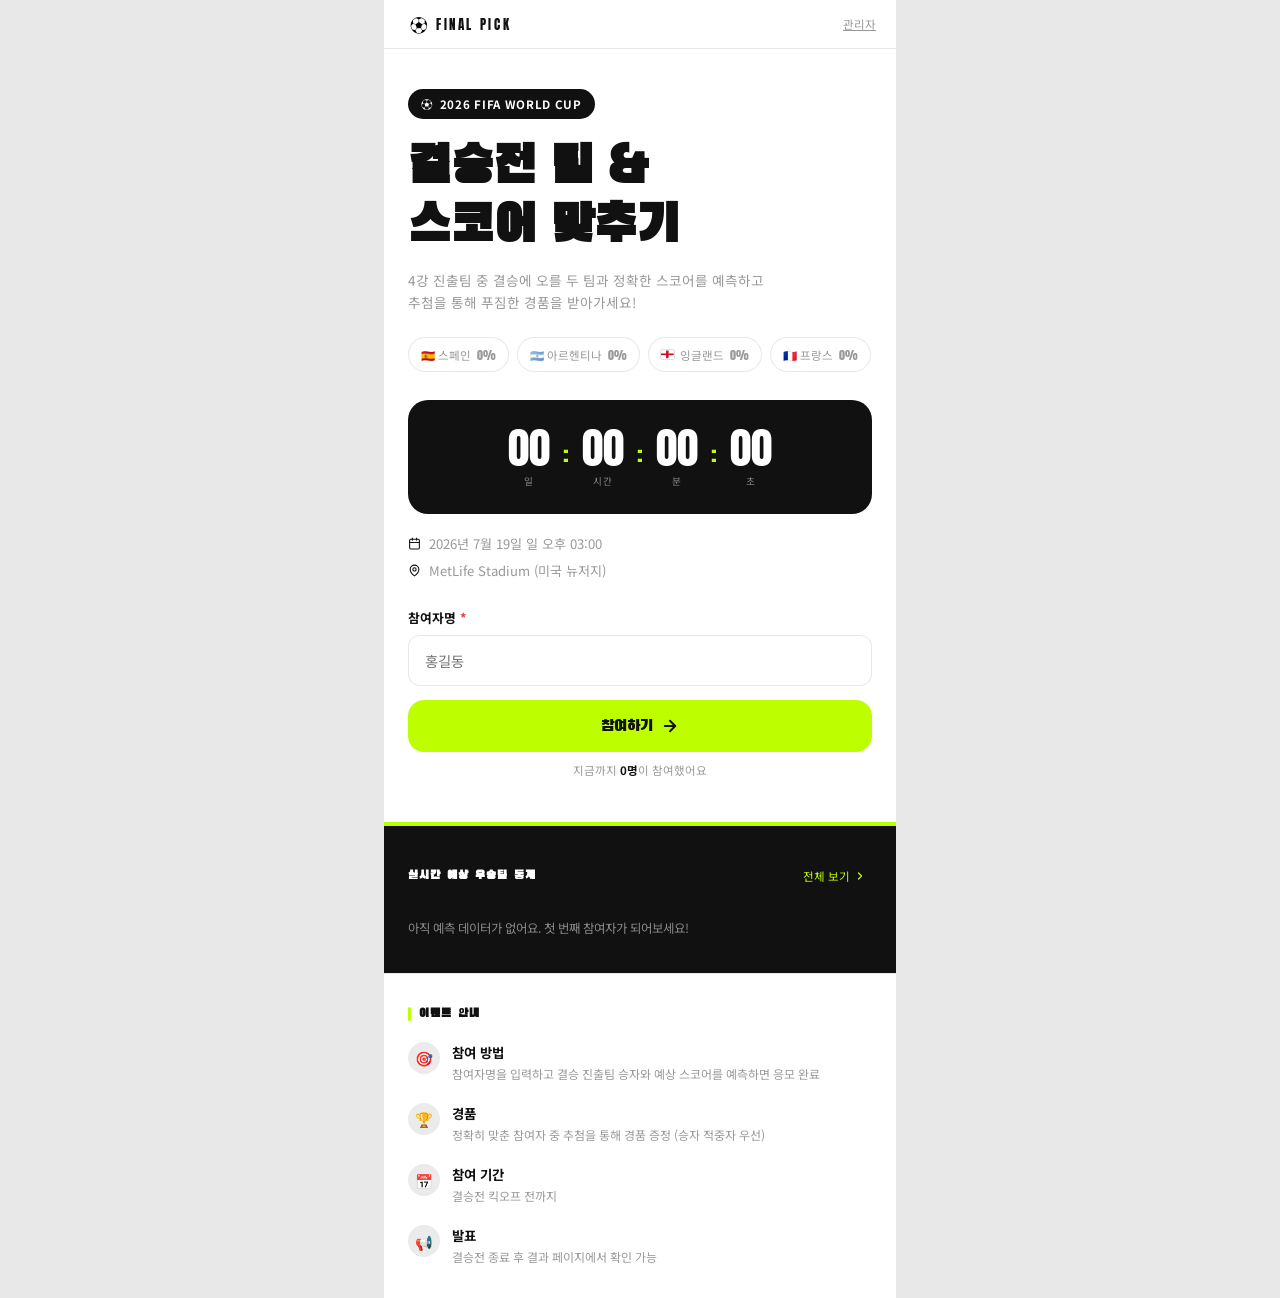
==== index.html @ 504e4c7b "참여자 정보입력 화면 삭제, 메인 화면에 참여자명만 입력받도록 단순화 휴대폰/이메일/개인정보 동의를 받던 별도 화면을 없애고, 메인 화면의 참여하기 버튼 위에 참여자명(필수) 입력" ====
<!DOCTYPE html>
<html lang="ko">
<head>
<meta charset="UTF-8">
<meta name="viewport" content="width=device-width, initial-scale=1.0, viewport-fit=cover">
<title>월드컵 결승전 팀/스코어 맞추기</title>
<meta name="description" content="월드컵 결승전 결과를 예측하고 참여하는 이벤트">
<link rel="preconnect" href="https://fonts.googleapis.com">
<link rel="preconnect" href="https://fonts.gstatic.com" crossorigin>
<link href="https://fonts.googleapis.com/css2?family=Anton&family=Black+Han+Sans&family=Noto+Sans+KR:wght@400;500;700;900&display=swap" rel="stylesheet">
<link rel="stylesheet" href="css/style.css">
</head>
<body>

<div class="frame">

<header class="topbar">
  <div class="topbar-inner">
    <button type="button" class="brand" data-nav="main">
      <span class="brand-ball">⚽</span>
      <span class="brand-text">FINAL PICK</span>
    </button>
    <div class="topbar-right">
      <a class="admin-link" href="admin.html">관리자</a>
    </div>
  </div>
</header>

<div class="progress-wrap" id="progressWrap" hidden>
  <ol class="progress" id="progress">
    <li data-step="predict">예측</li>
    <li data-step="complete">완료</li>
  </ol>
</div>

<main id="app">

  <!-- ================= 메인 화면 ================= -->
  <section class="screen" id="screen-main" data-screen="main">
    <div class="hero">
      <span class="hero-badge">⚽ <span id="heroEyebrow">2026 FIFA WORLD CUP</span></span>

      <h1 class="hero-title">결승전 팀 &amp;<br>스코어 맞추기</h1>
      <p class="hero-desc" id="heroDesc">4강 진출팀 중 결승에 오를 두 팀과 정확한 스코어를 예측하고<br>추첨을 통해 푸짐한 경품을 받아가세요!</p>

      <div class="hero-chips" id="heroChips"></div>

      <div class="countdown" id="countdown" aria-live="polite">
        <div class="countdown-item"><span class="cd-num" id="cdDays">00</span><span class="cd-label">일</span></div>
        <span class="cd-colon">:</span>
        <div class="countdown-item"><span class="cd-num" id="cdHours">00</span><span class="cd-label">시간</span></div>
        <span class="cd-colon">:</span>
        <div class="countdown-item"><span class="cd-num" id="cdMinutes">00</span><span class="cd-label">분</span></div>
        <span class="cd-colon">:</span>
        <div class="countdown-item"><span class="cd-num" id="cdSeconds">00</span><span class="cd-label">초</span></div>
      </div>

      <div class="match-meta-list">
        <span class="match-meta-row">
          <svg width="13" height="13" viewBox="0 0 24 24" fill="none" stroke="currentColor" stroke-width="2" stroke-linecap="round" stroke-linejoin="round"><rect x="3" y="4" width="18" height="18" rx="2"/><line x1="16" y1="2" x2="16" y2="6"/><line x1="8" y1="2" x2="8" y2="6"/><line x1="3" y1="10" x2="21" y2="10"/></svg>
          <span id="matchDateLine">결승전 일시를 불러오는 중...</span>
        </span>
        <span class="match-meta-row">
          <svg width="13" height="13" viewBox="0 0 24 24" fill="none" stroke="currentColor" stroke-width="2" stroke-linecap="round" stroke-linejoin="round"><path d="M20 10c0 6-8 12-8 12s-8-6-8-12a8 8 0 0 1 16 0Z"/><circle cx="12" cy="10" r="3"/></svg>
          <span id="matchStadiumLine">경기장 정보를 불러오는 중...</span>
        </span>
      </div>

      <div class="field" style="text-align:left; margin-bottom:14px;">
        <label class="field-label" for="mainUserName">참여자명 <span style="color:var(--danger)">*</span></label>
        <input class="text-input" type="text" id="mainUserName" placeholder="홍길동" autocomplete="name" required>
        <p class="field-error" id="errMainName" hidden>이름을 입력해주세요.</p>
      </div>

      <button type="button" class="btn btn-primary btn-lg" id="btnJoin">
        참여하기
        <svg width="18" height="18" viewBox="0 0 24 24" fill="none" stroke="currentColor" stroke-width="2.5" stroke-linecap="round" stroke-linejoin="round"><line x1="5" y1="12" x2="19" y2="12"/><polyline points="12 5 19 12 12 19"/></svg>
      </button>
      <p class="hero-sub" id="participantCountLine">지금까지 <strong>0명</strong>이 참여했어요</p>
    </div>

    <div class="divider-strip"></div>

    <div class="section-black">
      <div class="section-black-head">
        <h2 class="section-black-title">실시간 예상 우승팀 통계</h2>
        <button type="button" class="section-link" data-nav="stats">
          전체 보기
          <svg width="12" height="12" viewBox="0 0 24 24" fill="none" stroke="currentColor" stroke-width="2.5" stroke-linecap="round" stroke-linejoin="round"><polyline points="9 18 15 12 9 6"/></svg>
        </button>
      </div>
      <div id="mainStatsChart" class="team-bars on-dark"></div>
    </div>

    <div class="section-white">
      <h2 class="section-title-tick"><span class="tick-bar"></span>이벤트 안내</h2>
      <div class="guide-list">
        <div class="guide-item">
          <span class="guide-icon">🎯</span>
          <div><div class="guide-title">참여 방법</div><div class="guide-desc">참여자명을 입력하고 결승 진출팀 승자와 예상 스코어를 예측하면 응모 완료</div></div>
        </div>
        <div class="guide-item">
          <span class="guide-icon">🏆</span>
          <div><div class="guide-title">경품</div><div class="guide-desc">정확히 맞춘 참여자 중 추첨을 통해 경품 증정 (승자 적중자 우선)</div></div>
        </div>
        <div class="guide-item">
          <span class="guide-icon">📅</span>
          <div><div class="guide-title">참여 기간</div><div class="guide-desc">결승전 킥오프 전까지</div></div>
        </div>
        <div class="guide-item">
          <span class="guide-icon">📢</span>
          <div><div class="guide-title">발표</div><div class="guide-desc">결승전 종료 후 결과 페이지에서 확인 가능</div></div>
        </div>
      </div>
    </div>
  </section>

  <!-- ================= 예측 입력 ================= -->
  <section class="screen" id="screen-predict" data-screen="predict" hidden>
    <div class="screen-body">
      <div class="screen-head">
        <span class="screen-badge">01</span>
        <h2 class="screen-title2">결승전 예측하기</h2>
      </div>
      <p class="screen-sub2">4강 진출팀 중 결승에 오를 두 팀과 예상 스코어를 선택해주세요.</p>

      <form id="predictForm" novalidate>
        <div class="sub-label">4강 진출팀 · 결승 진출 2팀 선택 <span class="pick-count" id="pickCount">(0/2)</span></div>
        <div class="match-rows" id="matchRows"></div>
        <p class="field-error" id="errFinalists" hidden>결승에 진출할 두 팀을 선택해주세요.</p>

        <div class="sub-label">예상 최종 스코어 <span class="pick-count">(스코어가 높은 팀이 우승팀이 돼요)</span></div>
        <div class="score-card">
          <div class="score-col">
            <span class="score-team-label" id="scoreLabelA">팀 1</span>
            <div class="stepper">
              <button type="button" class="stepper-btn" data-step-target="scoreA" data-delta="-1">−</button>
              <input type="number" id="scoreA" class="stepper-input" value="0" min="0" max="20" readonly inputmode="numeric">
              <button type="button" class="stepper-btn plus" data-step-target="scoreA" data-delta="1">+</button>
            </div>
          </div>
          <span class="score-colon">:</span>
          <div class="score-col">
            <span class="score-team-label" id="scoreLabelB">팀 2</span>
            <div class="stepper">
              <button type="button" class="stepper-btn" data-step-target="scoreB" data-delta="-1">−</button>
              <input type="number" id="scoreB" class="stepper-input" value="0" min="0" max="20" readonly inputmode="numeric">
              <button type="button" class="stepper-btn plus" data-step-target="scoreB" data-delta="1">+</button>
            </div>
          </div>
        </div>

        <div id="penaltyField" hidden>
          <div class="sub-label">스코어가 같아요! 승부차기 승리팀을 선택해주세요</div>
          <div class="penalty-pick" id="penaltyPick">
            <label class="radio-pill">
              <input type="radio" name="penalty" value="A">
              <span class="radio-dot"><span class="radio-dot-inner"></span></span>
              <span id="penaltyNameA">팀 1</span>
            </label>
            <label class="radio-pill">
              <input type="radio" name="penalty" value="B">
              <span class="radio-dot"><span class="radio-dot-inner"></span></span>
              <span id="penaltyNameB">팀 2</span>
            </label>
          </div>
          <p class="field-error" id="errPenalty" hidden>승부차기 승리팀을 선택해주세요.</p>
        </div>

        <div class="form-actions">
          <button type="button" class="btn btn-ghost" data-nav="main">이전</button>
          <button type="submit" class="btn btn-ink">예측 제출하기</button>
        </div>
      </form>
    </div>
  </section>

  <!-- ================= 참여 완료 (통계 요약 포함) ================= -->
  <section class="screen" id="screen-complete" data-screen="complete" hidden>
    <div class="screen-body">
      <div class="complete-banner">
        <div class="complete-icon">🎉</div>
        <p class="complete-title">참여 완료!</p>
        <p class="complete-sub" id="completeGreeting">결승전이 끝나면 결과를 알려드릴게요.</p>
      </div>

      <div class="result-card">
        <dl class="result-grid" id="resultGrid"></dl>
      </div>

      <h2 class="section-title-lg"><span class="tick-bar"></span>참여 통계</h2>
      <p class="section-sub-lg">실시간으로 집계되는 참여자들의 예측 현황이에요.</p>

      <div class="stat-cards">
        <div class="stat-card">
          <span class="stat-num" id="statTotal">0</span>
          <span class="stat-label">총 참여자</span>
        </div>
        <div class="stat-card dark">
          <span class="stat-num" id="statTop">-</span>
          <span class="stat-label">최다 예측 우승팀</span>
        </div>
      </div>

      <div class="card-dark-rounded">
        <div class="section-title-mini">우승팀 예측 비율</div>
        <div id="completeTeamBars" class="team-bars on-dark"></div>
      </div>

      <div class="card-bordered">
        <div class="section-title-mini">예상 스코어 TOP 5</div>
        <ol class="top5-list" id="completeTop5List"></ol>
      </div>
    </div>

    <div class="form-actions">
      <button type="button" class="btn btn-ink" style="flex:1" data-nav="main">메인으로</button>
    </div>
  </section>

  <!-- ================= 전체 통계 ================= -->
  <section class="screen" id="screen-stats" data-screen="stats" hidden>
    <div class="screen-body">
      <h2 class="section-title-lg"><span class="tick-bar"></span>참여 통계</h2>
      <p class="section-sub-lg">실시간으로 집계되는 참여자들의 예측 현황이에요.</p>

      <div class="stat-cards">
        <div class="stat-card">
          <span class="stat-num" id="statTotal2">0</span>
          <span class="stat-label">총 참여자</span>
        </div>
        <div class="stat-card dark">
          <span class="stat-num" id="statTop2">-</span>
          <span class="stat-label">최다 예측 우승팀</span>
        </div>
      </div>

      <div class="card-dark-rounded">
        <div class="section-title-mini">우승팀 예측 비율</div>
        <div id="statsTeamBars" class="team-bars on-dark"></div>
      </div>

      <div class="card-bordered">
        <div class="section-title-mini">예상 스코어 TOP 5</div>
        <ol class="top5-list" id="top5List"></ol>
      </div>
    </div>

    <div class="form-actions">
      <button type="button" class="btn btn-ink" style="flex:1" data-nav="main">메인으로</button>
    </div>
  </section>

</main>

</div>

<div class="toast" id="toast" hidden></div>

<script src="js/store.js"></script>
<script src="js/app.js"></script>
</body>
</html>
---- css/style.css ----
:root {
  --ink: #111111;
  --bg: #ffffff;
  --card: #f4f4f4;
  --card2: #ebebeb;
  --dim: #999999;
  --line: rgba(0, 0, 0, 0.09);
  --lime: #beff00;
  --danger: #e53e3e;
  --page-bg: #e8e8e8;
  --radius-lg: 16px;
  --radius-md: 12px;
  --max-w: 32rem;
  --font-kr: "Noto Sans KR", -apple-system, BlinkMacSystemFont, "Apple SD Gothic Neo", "Malgun Gothic", sans-serif;
  --font-disp: "Anton", "Arial Narrow", sans-serif;
  --font-bold-kr: "Black Han Sans", var(--font-kr);
}

* { box-sizing: border-box; }

html, body {
  margin: 0;
  padding: 0;
  background: var(--page-bg);
  color: var(--ink);
  font-family: var(--font-kr);
  -webkit-font-smoothing: antialiased;
}

button, input, textarea { font-family: inherit; }
:focus-visible { outline: 2px solid var(--ink); outline-offset: 2px; }

.frame {
  max-width: var(--max-w);
  margin: 0 auto;
  background: var(--bg);
  min-height: 100vh;
  position: relative;
}

/* ---------- Topbar ---------- */
.topbar {
  position: sticky;
  top: 0;
  z-index: 50;
  background: rgba(255, 255, 255, 0.97);
  backdrop-filter: blur(10px);
  border-bottom: 1px solid var(--line);
}

.topbar-inner {
  max-width: var(--max-w);
  margin: 0 auto;
  height: 48px;
  display: flex;
  align-items: center;
  justify-content: space-between;
  padding: 0 20px;
}

.brand {
  display: flex;
  align-items: center;
  gap: 8px;
  background: none;
  border: none;
  cursor: pointer;
}
.brand-ball { font-size: 1.1rem; }
.brand-text { font-family: var(--font-disp); letter-spacing: 0.2em; font-size: 0.82rem; color: var(--ink); }

.topbar-right { display: flex; align-items: center; gap: 14px; }

.admin-link {
  font-size: 0.72rem;
  color: var(--dim);
  background: none;
  border: none;
  cursor: pointer;
  font-family: var(--font-kr);
}
.admin-link:hover { color: var(--ink); }

.admin-logout {
  background: none;
  border: 1px solid var(--line);
  border-radius: 999px;
  padding: 5px 12px;
  cursor: pointer;
  font-size: 0.7rem;
  color: var(--dim);
  font-family: var(--font-kr);
}

/* ---------- Progress / StepBar ---------- */
.progress-wrap { background: var(--bg); border-bottom: 1px solid var(--line); }

.progress {
  max-width: var(--max-w);
  margin: 0 auto;
  display: flex;
  list-style: none;
  padding: 0;
}

.progress li {
  flex: 1;
  display: flex;
  align-items: center;
  justify-content: center;
  gap: 5px;
  padding: 12px 0;
  font-size: 0.75rem;
  color: var(--dim);
  font-family: var(--font-kr);
  border-bottom: 2.5px solid transparent;
}
.progress li.active { color: var(--ink); font-weight: 700; border-bottom-color: var(--lime); }
.progress li.done { color: #aaaaaa; }
.progress li.done::before { content: "\2713"; color: var(--lime); font-weight: 700; }

main#app { max-width: var(--max-w); margin: 0 auto; background: var(--bg); }

.screen { animation: fadeIn 0.2s ease; }
@keyframes fadeIn { from { opacity: 0; } to { opacity: 1; } }
@media (prefers-reduced-motion: reduce) { .screen { animation: none; } }

/* ---------- Hero ---------- */
.hero { padding: 40px 24px 32px; background: var(--bg); }

.hero-badge {
  display: inline-flex;
  align-items: center;
  gap: 6px;
  padding: 7px 13px;
  border-radius: 999px;
  background: var(--ink);
  color: #fff;
  font-size: 0.72rem;
  font-weight: 700;
  letter-spacing: 0.06em;
  font-family: var(--font-kr);
  margin-bottom: 20px;
}

.hero-title {
  font-family: var(--font-bold-kr);
  font-size: clamp(2.1rem, 10vw, 3.2rem);
  line-height: 1.16;
  color: var(--ink);
  margin: 0 0 12px;
}

.hero-desc {
  font-size: 0.85rem;
  color: var(--dim);
  font-family: var(--font-kr);
  margin: 0 0 24px;
  line-height: 1.6;
}

.hero-chips { display: flex; flex-wrap: wrap; gap: 8px; margin-bottom: 28px; }

.hero-chip {
  display: inline-flex;
  align-items: center;
  gap: 6px;
  padding: 7px 12px;
  border-radius: 999px;
  font-size: 0.72rem;
  font-family: var(--font-kr);
  border: 1px solid var(--line);
  background: var(--bg);
  color: var(--dim);
}
.hero-chip.top { background: var(--lime); border-color: var(--lime); color: var(--ink); font-weight: 700; }
.hero-chip-pct { font-family: var(--font-disp); font-size: 0.78rem; }
.hero-chip .flag-svg, .hero-chip-flag { width: 1.1em; height: 0.75em; flex-shrink: 0; }

/* ---------- Countdown ---------- */
.countdown {
  display: flex;
  align-items: flex-end;
  justify-content: center;
  gap: 10px;
  padding: 26px 12px;
  border-radius: 20px;
  background: var(--ink);
  margin-bottom: 20px;
}

.countdown-item { display: flex; flex-direction: column; align-items: center; gap: 5px; }

.cd-num {
  font-family: var(--font-disp);
  font-size: clamp(2rem, 8vw, 2.7rem);
  color: #fff;
  line-height: 1;
  min-width: 48px;
  text-align: center;
}

.cd-label {
  font-size: 0.6rem;
  color: rgba(255, 255, 255, 0.5);
  font-family: var(--font-kr);
  letter-spacing: 0.08em;
  text-transform: uppercase;
}

.cd-colon { font-family: var(--font-disp); font-size: 1.5rem; color: var(--lime); padding-bottom: 15px; }

.match-meta-list {
  display: flex;
  flex-direction: column;
  gap: 8px;
  margin-bottom: 28px;
  font-size: 0.82rem;
  color: var(--dim);
  font-family: var(--font-kr);
}
.match-meta-row { display: flex; align-items: center; gap: 8px; }
.match-meta-row svg { flex-shrink: 0; color: var(--ink); }

/* ---------- Buttons ---------- */
.btn {
  border: none;
  border-radius: var(--radius-lg);
  font-family: var(--font-bold-kr);
  cursor: pointer;
  transition: transform 0.15s ease, opacity 0.15s ease, background 0.15s ease;
}
.btn:active { transform: scale(0.96); }

.btn-primary { background: var(--lime); color: var(--ink); }
.btn-ink { background: var(--ink); color: #fff; }
.btn-ghost { background: var(--bg); border: 1.5px solid var(--line); color: var(--ink); }

.btn-lg {
  width: 100%;
  padding: 16px;
  font-size: 1.02rem;
  display: flex;
  align-items: center;
  justify-content: center;
  gap: 8px;
}

.btn:disabled { background: var(--card2); color: var(--dim); cursor: not-allowed; }

.btn-text {
  background: none;
  border: none;
  color: var(--ink);
  font-family: var(--font-kr);
  font-weight: 700;
  padding: 4px 0;
  margin-top: 10px;
  cursor: pointer;
}

.link-btn {
  background: none;
  border: none;
  color: var(--ink);
  text-decoration: underline;
  font-weight: 600;
  cursor: pointer;
  font-size: inherit;
  padding: 0;
  font-family: var(--font-kr);
}

.hero-sub { text-align: center; font-size: 0.72rem; color: var(--dim); font-family: var(--font-kr); margin-top: 10px; }
.hero-sub strong { color: var(--ink); }

/* ---------- Divider ---------- */
.divider-strip { height: 4px; background: var(--lime); }

/* ---------- Black section ---------- */
.section-black { padding: 32px 24px; background: var(--ink); }

.section-black-head { display: flex; align-items: center; justify-content: space-between; margin-bottom: 20px; }

.section-black-title {
  font-family: var(--font-bold-kr);
  font-size: 0.78rem;
  color: #fff;
  letter-spacing: 0.1em;
}

.section-link {
  display: inline-flex;
  align-items: center;
  gap: 4px;
  font-size: 0.72rem;
  color: var(--lime);
  background: none;
  border: none;
  cursor: pointer;
  font-family: var(--font-kr);
}

/* ---------- Stat bars ---------- */
.team-bars { display: flex; flex-direction: column; gap: 16px; }

.stat-bar-row { display: flex; align-items: center; gap: 12px; }
.stat-bar-flag { width: 22px; flex-shrink: 0; display: flex; align-items: center; justify-content: center; }
.stat-bar-flag .flag-svg { width: 20px; height: 14px; }
.stat-bar-name { width: 76px; flex-shrink: 0; font-size: 0.76rem; font-family: var(--font-kr); color: var(--dim); white-space: nowrap; overflow: hidden; text-overflow: ellipsis; }
.stat-bar-name.top { font-weight: 700; color: var(--ink); }
.stat-bar-track { flex: 1; height: 8px; border-radius: 999px; background: rgba(0, 0, 0, 0.08); overflow: hidden; }
.stat-bar-fill { height: 100%; border-radius: 999px; background: rgba(0, 0, 0, 0.18); transition: width 1s cubic-bezier(.4, 0, .2, 1); }
.stat-bar-fill.top { background: var(--lime); }
.stat-bar-pct { width: 38px; text-align: right; font-family: var(--font-disp); font-size: 0.76rem; color: var(--dim); }
.stat-bar-pct.top { color: var(--ink); }

.team-bars.on-dark .stat-bar-name { color: rgba(255, 255, 255, 0.5); }
.team-bars.on-dark .stat-bar-name.top { color: #fff; }
.team-bars.on-dark .stat-bar-track { background: rgba(255, 255, 255, 0.12); }
.team-bars.on-dark .stat-bar-fill { background: rgba(255, 255, 255, 0.3); }
.team-bars.on-dark .stat-bar-fill.top { background: var(--lime); }
.team-bars.on-dark .stat-bar-pct { color: rgba(255, 255, 255, 0.5); }
.team-bars.on-dark .stat-bar-pct.top { color: var(--lime); }

.empty-note { color: var(--dim); font-size: 0.78rem; font-family: var(--font-kr); margin: 4px 0; }
.team-bars.on-dark ~ .empty-note, .section-black .empty-note { color: rgba(255, 255, 255, 0.5); }

/* ---------- Event guide ---------- */
.section-white { padding: 32px 24px; background: var(--bg); border-top: 1px solid var(--line); }

.section-title-tick {
  display: flex;
  align-items: center;
  gap: 8px;
  font-family: var(--font-bold-kr);
  font-size: 0.78rem;
  color: var(--ink);
  letter-spacing: 0.1em;
  margin: 0 0 20px;
}
.tick-bar { display: inline-block; width: 3px; height: 14px; background: var(--lime); border-radius: 2px; }

.guide-list { display: flex; flex-direction: column; gap: 20px; }
.guide-item { display: flex; gap: 12px; align-items: flex-start; }
.guide-icon {
  width: 32px;
  height: 32px;
  border-radius: 999px;
  background: var(--card2);
  display: flex;
  align-items: center;
  justify-content: center;
  font-size: 0.9rem;
  flex-shrink: 0;
}
.guide-title { font-family: var(--font-kr); font-weight: 700; font-size: 0.84rem; color: var(--ink); margin-bottom: 2px; }
.guide-desc { font-family: var(--font-kr); font-size: 0.75rem; color: var(--dim); line-height: 1.6; }

/* ---------- Screen headers ---------- */
.screen-body { padding: 24px 20px 140px; }

.screen-head { display: flex; align-items: center; gap: 10px; margin: 0 0 4px; }
.screen-badge {
  width: 28px;
  height: 28px;
  border-radius: 999px;
  background: var(--ink);
  color: #fff;
  font-family: var(--font-disp);
  font-size: 0.7rem;
  display: flex;
  align-items: center;
  justify-content: center;
  flex-shrink: 0;
}
.screen-title2 { font-family: var(--font-bold-kr); font-size: 1.1rem; color: var(--ink); margin: 0; }
.screen-sub2 { font-size: 0.74rem; color: var(--dim); font-family: var(--font-kr); padding-left: 38px; margin: 0 0 24px; }

.sub-label { font-size: 0.7rem; color: var(--dim); font-family: var(--font-kr); margin-bottom: 8px; letter-spacing: 0.03em; }
.pick-count { font-weight: 600; color: var(--dim); }

.field { margin: 0 0 24px; }
.field-error { color: var(--danger); font-size: 0.72rem; font-family: var(--font-kr); margin: 8px 0 0; }

/* ---------- Semifinal match rows ---------- */
.match-rows { display: flex; flex-direction: column; gap: 12px; margin-bottom: 24px; }
.match-row { display: grid; grid-template-columns: 1fr 1fr; gap: 10px; }

/* ---------- Team card ---------- */
.team-card {
  position: relative;
  display: flex;
  flex-direction: column;
  align-items: center;
  justify-content: center;
  gap: 8px;
  padding: 18px 8px;
  border-radius: var(--radius-lg);
  border: 1px solid var(--line);
  background: var(--bg);
  cursor: pointer;
  transition: background 0.15s ease, border-color 0.15s ease, opacity 0.15s ease;
}
.team-card .team-flag { font-size: 2rem; line-height: 1; }
.team-card .team-flag .flag-svg { width: 32px; height: 22px; }
.team-card .team-name { font-size: 0.8rem; font-family: var(--font-kr); color: #555555; text-align: center; }
.team-card .team-pct { font-size: 0.65rem; color: var(--dim); font-family: var(--font-kr); }

.team-card.selected { background: var(--lime); border-color: var(--lime); }
.team-card.selected .team-name { color: var(--ink); font-weight: 700; }
.team-card.selected .team-pct { color: rgba(0, 0, 0, 0.5); }

.team-card .pick-badge {
  position: absolute;
  top: 8px;
  right: 8px;
  width: 20px;
  height: 20px;
  border-radius: 999px;
  background: var(--ink);
  color: #fff;
  font-family: var(--font-disp);
  font-size: 0.6rem;
  display: none;
  align-items: center;
  justify-content: center;
}
.team-card.selected .pick-badge { display: flex; }


/* ---------- Score card ---------- */
.score-card {
  display: flex;
  align-items: center;
  justify-content: center;
  gap: 20px;
  padding: 24px 12px;
  border-radius: var(--radius-lg);
  background: var(--card);
  border: 1px solid var(--line);
  margin-bottom: 20px;
}
.score-col { display: flex; flex-direction: column; align-items: center; gap: 10px; }
.score-team-label { font-size: 0.72rem; color: var(--dim); font-family: var(--font-kr); display: flex; align-items: center; gap: 4px; }
.score-team-label .flag-svg { width: 16px; height: 11px; }
.score-colon { font-family: var(--font-bold-kr); font-size: 1.3rem; color: var(--dim); }

.stepper { display: flex; align-items: center; gap: 14px; }
.stepper-btn {
  width: 36px;
  height: 36px;
  border-radius: 999px;
  display: flex;
  align-items: center;
  justify-content: center;
  border: 1px solid var(--line);
  background: var(--bg);
  cursor: pointer;
  color: var(--ink);
}
.stepper-btn.plus { background: var(--lime); border: none; }
.stepper-input {
  width: 40px;
  font-family: var(--font-disp);
  font-size: 1.7rem;
  color: var(--ink);
  text-align: center;
  border: none;
  background: none;
}
.stepper-input::-webkit-outer-spin-button, .stepper-input::-webkit-inner-spin-button { -webkit-appearance: none; margin: 0; }

/* ---------- Penalty pills ---------- */
.penalty-pick { display: flex; gap: 10px; }
.radio-pill {
  flex: 1;
  display: flex;
  align-items: center;
  gap: 8px;
  padding: 12px 14px;
  border-radius: var(--radius-md);
  border: 1px solid var(--line);
  background: var(--bg);
  color: var(--dim);
  font-size: 0.82rem;
  font-family: var(--font-kr);
  cursor: pointer;
}
.radio-pill:has(input:checked) { background: var(--lime); border-color: var(--lime); color: var(--ink); font-weight: 700; }
.radio-pill input { position: absolute; opacity: 0; width: 0; height: 0; }
.radio-dot {
  width: 16px;
  height: 16px;
  border-radius: 999px;
  border: 1.5px solid #cccccc;
  display: flex;
  align-items: center;
  justify-content: center;
  flex-shrink: 0;
}
.radio-pill:has(input:checked) .radio-dot { border-color: var(--ink); }
.radio-dot-inner { width: 8px; height: 8px; border-radius: 999px; background: var(--ink); display: none; }
.radio-pill:has(input:checked) .radio-dot-inner { display: block; }

/* ---------- Bottom fixed nav ---------- */
.form-actions {
  position: fixed;
  bottom: 0;
  left: 50%;
  transform: translateX(-50%);
  width: 100%;
  max-width: var(--max-w);
  display: flex;
  gap: 12px;
  padding: 16px 20px;
  background: rgba(255, 255, 255, 0.97);
  backdrop-filter: blur(10px);
  border-top: 1px solid var(--line);
  z-index: 40;
}
.form-actions .btn { flex: 1; padding: 16px; font-size: 0.95rem; }

/* ---------- Text inputs ---------- */
.text-input {
  width: 100%;
  border: 1.5px solid var(--line);
  border-radius: var(--radius-md);
  padding: 14px 16px;
  font-family: var(--font-kr);
  font-size: 0.9rem;
  color: var(--ink);
  background: var(--bg);
}
.text-input:focus { outline: 2px solid var(--ink); outline-offset: 1px; }
textarea.text-input { resize: vertical; }
.field-label { display: block; font-size: 0.8rem; font-family: var(--font-kr); color: var(--ink); font-weight: 700; margin-bottom: 8px; }

/* ---------- Consent checkbox row ---------- */
.checkbox-row {
  display: flex;
  align-items: flex-start;
  gap: 10px;
  padding: 14px 16px;
  border-radius: var(--radius-md);
  border: 1px solid var(--line);
  background: var(--bg);
  cursor: pointer;
  width: 100%;
  text-align: left;
}
.checkbox-row:has(input:checked) { background: rgba(190, 255, 0, 0.08); border-color: var(--lime); }
.checkbox-row input { position: absolute; opacity: 0; width: 0; height: 0; }
.checkbox-box {
  width: 20px;
  height: 20px;
  border-radius: 6px;
  border: 1.5px solid #cccccc;
  display: flex;
  align-items: center;
  justify-content: center;
  flex-shrink: 0;
  margin-top: 1px;
  background: var(--bg);
}
.checkbox-row:has(input:checked) .checkbox-box { background: var(--lime); border-color: var(--lime); }
.checkbox-box svg { display: none; }
.checkbox-row:has(input:checked) .checkbox-box svg { display: block; }
.checkbox-text { font-size: 0.78rem; color: var(--dim); font-family: var(--font-kr); line-height: 1.55; }
.checkbox-row:has(input:checked) .checkbox-text { color: var(--ink); }

/* ---------- Complete screen ---------- */
.complete-banner {
  display: flex;
  flex-direction: column;
  align-items: center;
  text-align: center;
  padding: 32px 16px;
  border-radius: var(--radius-lg);
  background: var(--lime);
  margin-bottom: 24px;
}
.complete-icon { font-size: 2.5rem; margin-bottom: 8px; }
.complete-title { font-family: var(--font-bold-kr); font-size: 1.3rem; color: var(--ink); margin: 0 0 4px; }
.complete-sub { font-size: 0.78rem; color: rgba(0, 0, 0, 0.55); font-family: var(--font-kr); margin: 0; }

.result-card { padding: 20px; border-radius: var(--radius-lg); border: 1px solid var(--line); margin-bottom: 24px; }
.result-grid { display: grid; grid-template-columns: auto 1fr; row-gap: 12px; column-gap: 14px; margin: 0; }
.result-grid dt { color: var(--dim); font-family: var(--font-kr); font-size: 0.76rem; white-space: nowrap; }
.result-grid dd { margin: 0; font-family: var(--font-kr); font-weight: 700; font-size: 0.82rem; text-align: right; }

/* ---------- Stat summary cards ---------- */
.stat-cards { display: grid; grid-template-columns: 1fr 1fr; gap: 12px; margin: 4px 0 16px; }
.stat-card {
  display: flex;
  flex-direction: column;
  align-items: center;
  justify-content: center;
  padding: 24px 12px;
  border-radius: var(--radius-lg);
  border: 1px solid var(--line);
  background: var(--bg);
  text-align: center;
}
.stat-card.dark { background: var(--ink); border: none; }
.stat-num { font-family: var(--font-disp); font-size: 2.2rem; color: var(--ink); line-height: 1; }
.stat-card.dark .stat-num { font-family: var(--font-bold-kr); font-size: 1.05rem; color: var(--lime); line-height: 1.25; }
.stat-label { font-size: 0.68rem; color: var(--dim); font-family: var(--font-kr); margin-top: 6px; }
.stat-card.dark .stat-label { color: rgba(255, 255, 255, 0.45); }

.card-dark-rounded { padding: 20px; border-radius: var(--radius-lg); background: var(--ink); margin-bottom: 16px; }
.card-bordered { padding: 20px; border-radius: var(--radius-lg); border: 1px solid var(--line); background: var(--bg); }
.section-title-mini { font-family: var(--font-bold-kr); font-size: 0.8rem; margin: 0 0 14px; letter-spacing: 0.08em; }
.card-dark-rounded .section-title-mini { color: #fff; }
.card-bordered .section-title-mini { color: var(--ink); }

/* ---------- TOP5 list ---------- */
.top5-list { list-style: none; margin: 0; padding: 0; display: flex; flex-direction: column; gap: 16px; }
.top5-list li.empty-note { display: block; }
.top5-row-head { display: flex; justify-content: space-between; align-items: flex-start; gap: 8px; margin-bottom: 6px; }
.top5-label { font-size: 0.74rem; color: var(--ink); font-family: var(--font-kr); display: flex; align-items: center; gap: 6px; flex-wrap: wrap; }
.top5-rank { font-family: var(--font-disp); font-size: 0.6rem; color: #000; background: var(--lime); border-radius: 4px; padding: 1px 6px; flex-shrink: 0; }
.top5-count { font-size: 0.72rem; font-family: var(--font-disp); color: var(--dim); flex-shrink: 0; }
.top5-count.top { color: var(--ink); }
.top5-track { height: 6px; border-radius: 999px; background: var(--card2); overflow: hidden; }
.top5-fill { height: 100%; border-radius: 999px; background: rgba(0, 0, 0, 0.18); }
.top5-fill.top { background: var(--lime); }

/* ---------- Standalone stats screen ---------- */
.section-title-lg {
  display: flex;
  align-items: center;
  gap: 8px;
  font-family: var(--font-bold-kr);
  font-size: 1rem;
  color: var(--ink);
  margin: 24px 0 6px;
}
.section-sub-lg { font-size: 0.74rem; color: var(--dim); font-family: var(--font-kr); margin: 0 0 16px; padding-left: 11px; }

/* ---------- Modal ---------- */
.modal-overlay {
  position: fixed;
  inset: 0;
  background: rgba(0, 0, 0, 0.5);
  display: flex;
  align-items: flex-end;
  justify-content: center;
  z-index: 60;
}
.modal-overlay[hidden] { display: none; }
.modal { background: #fff; width: 100%; max-width: var(--max-w); border-radius: 20px 20px 0 0; padding: 24px 20px 28px; }
.modal h3 { font-family: var(--font-bold-kr); font-size: 1rem; margin: 0 0 14px; color: var(--ink); }
.modal-body p { font-size: 0.78rem; color: var(--dim); font-family: var(--font-kr); line-height: 1.7; margin: 0 0 10px; }
.modal .btn { width: 100%; margin-top: 8px; padding: 14px; }
@media (min-width: 480px) { .modal-overlay { align-items: center; } .modal { border-radius: var(--radius-lg); } }

/* ---------- Toast ---------- */
.toast {
  position: fixed;
  left: 50%;
  bottom: 100px;
  transform: translate(-50%, 12px);
  background: var(--ink);
  color: #fff;
  padding: 12px 20px;
  border-radius: 999px;
  font-size: 0.78rem;
  font-weight: 700;
  font-family: var(--font-kr);
  opacity: 0;
  transition: opacity 0.25s ease, transform 0.25s ease;
  z-index: 80;
}
.toast.show { opacity: 1; transform: translate(-50%, 0); }

/* ---------- Flag SVG ---------- */
.flag-svg { width: 1.2em; height: 0.8em; vertical-align: -0.1em; border-radius: 2px; box-shadow: 0 0 0 1px rgba(0, 0, 0, 0.12); flex-shrink: 0; }
.team-card .flag-svg { width: 34px; height: 23px; vertical-align: middle; }
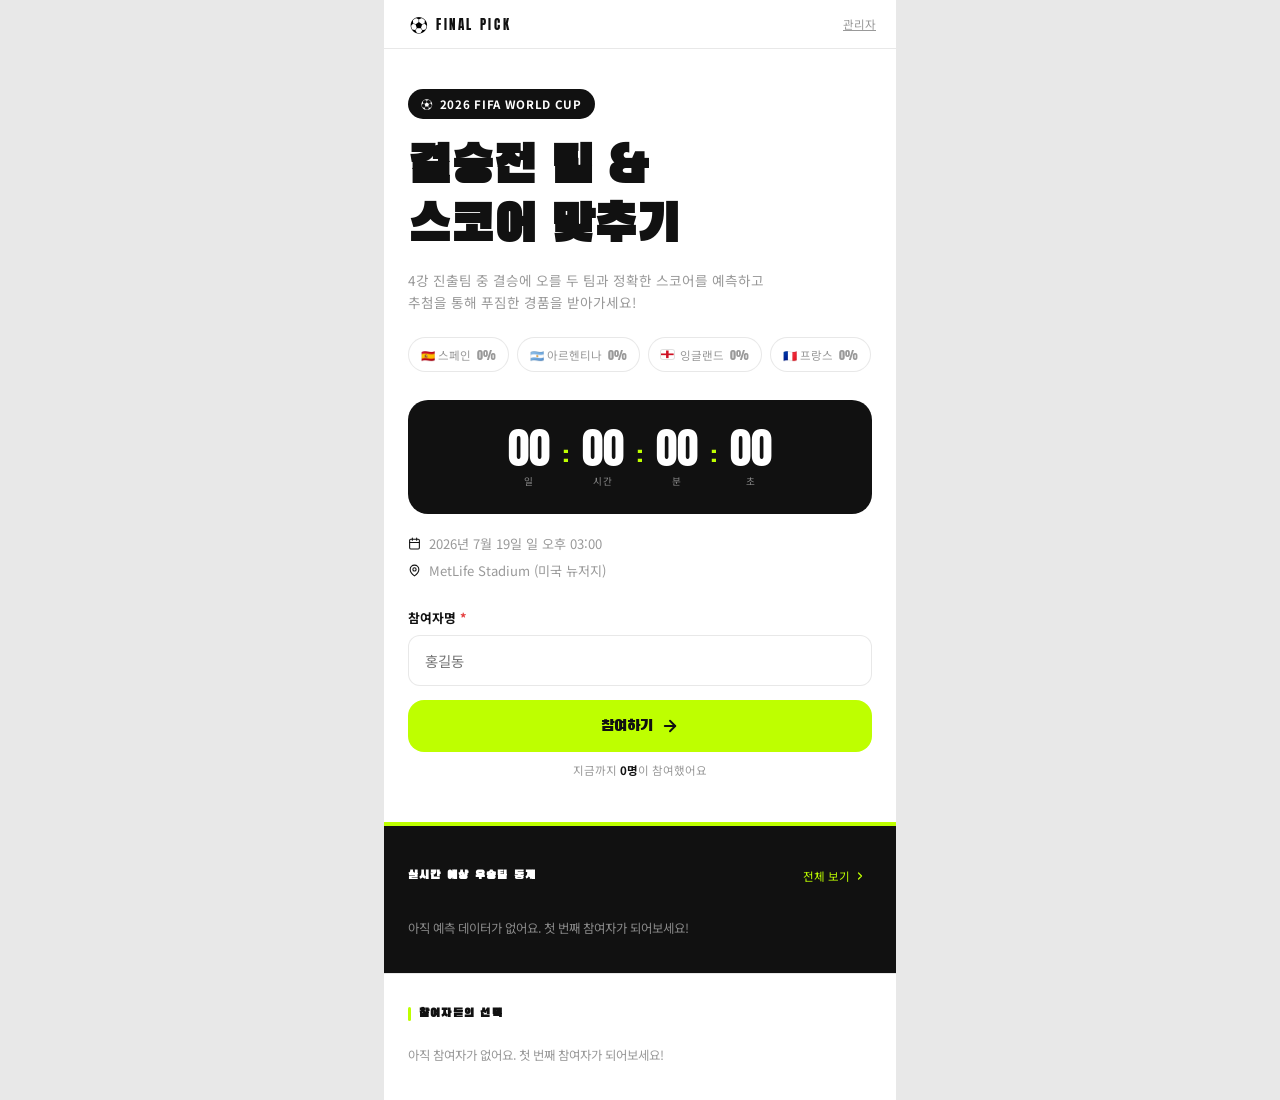
==== commit d44e33c3: "이벤트 안내 삭제, 참여자별 예측 리스트로 대체 메인 화면의 "이벤트 안내" 섹션을 없애고, 그 자리에 참여자들의 예측을 "{이름}의 선택은! {팀} {스코어} : {스코어} {팀" ====
--- a/index.html
+++ b/index.html
@@ -93,25 +93,8 @@
     </div>
 
     <div class="section-white">
-      <h2 class="section-title-tick"><span class="tick-bar"></span>이벤트 안내</h2>
-      <div class="guide-list">
-        <div class="guide-item">
-          <span class="guide-icon">🎯</span>
-          <div><div class="guide-title">참여 방법</div><div class="guide-desc">참여자명을 입력하고 결승 진출팀 승자와 예상 스코어를 예측하면 응모 완료</div></div>
-        </div>
-        <div class="guide-item">
-          <span class="guide-icon">🏆</span>
-          <div><div class="guide-title">경품</div><div class="guide-desc">정확히 맞춘 참여자 중 추첨을 통해 경품 증정 (승자 적중자 우선)</div></div>
-        </div>
-        <div class="guide-item">
-          <span class="guide-icon">📅</span>
-          <div><div class="guide-title">참여 기간</div><div class="guide-desc">결승전 킥오프 전까지</div></div>
-        </div>
-        <div class="guide-item">
-          <span class="guide-icon">📢</span>
-          <div><div class="guide-title">발표</div><div class="guide-desc">결승전 종료 후 결과 페이지에서 확인 가능</div></div>
-        </div>
-      </div>
+      <h2 class="section-title-tick"><span class="tick-bar"></span>참여자들의 선택</h2>
+      <div id="picksList" class="picks-list"></div>
     </div>
   </section>
 
--- a/css/style.css
+++ b/css/style.css
@@ -341,21 +341,18 @@
 }
 .tick-bar { display: inline-block; width: 3px; height: 14px; background: var(--lime); border-radius: 2px; }
 
-.guide-list { display: flex; flex-direction: column; gap: 20px; }
-.guide-item { display: flex; gap: 12px; align-items: flex-start; }
-.guide-icon {
-  width: 32px;
-  height: 32px;
-  border-radius: 999px;
-  background: var(--card2);
-  display: flex;
-  align-items: center;
-  justify-content: center;
-  font-size: 0.9rem;
-  flex-shrink: 0;
-}
-.guide-title { font-family: var(--font-kr); font-weight: 700; font-size: 0.84rem; color: var(--ink); margin-bottom: 2px; }
-.guide-desc { font-family: var(--font-kr); font-size: 0.75rem; color: var(--dim); line-height: 1.6; }
+.picks-list { display: flex; flex-direction: column; gap: 12px; max-height: 360px; overflow-y: auto; }
+.picks-item {
+  font-family: var(--font-kr);
+  font-size: 0.82rem;
+  color: var(--ink);
+  line-height: 1.6;
+  padding-bottom: 12px;
+  border-bottom: 1px solid var(--line);
+}
+.picks-item:last-child { border-bottom: none; padding-bottom: 0; }
+.picks-name { font-weight: 700; }
+.picks-score { font-family: var(--font-disp); }
 
 /* ---------- Screen headers ---------- */
 .screen-body { padding: 24px 20px 140px; }
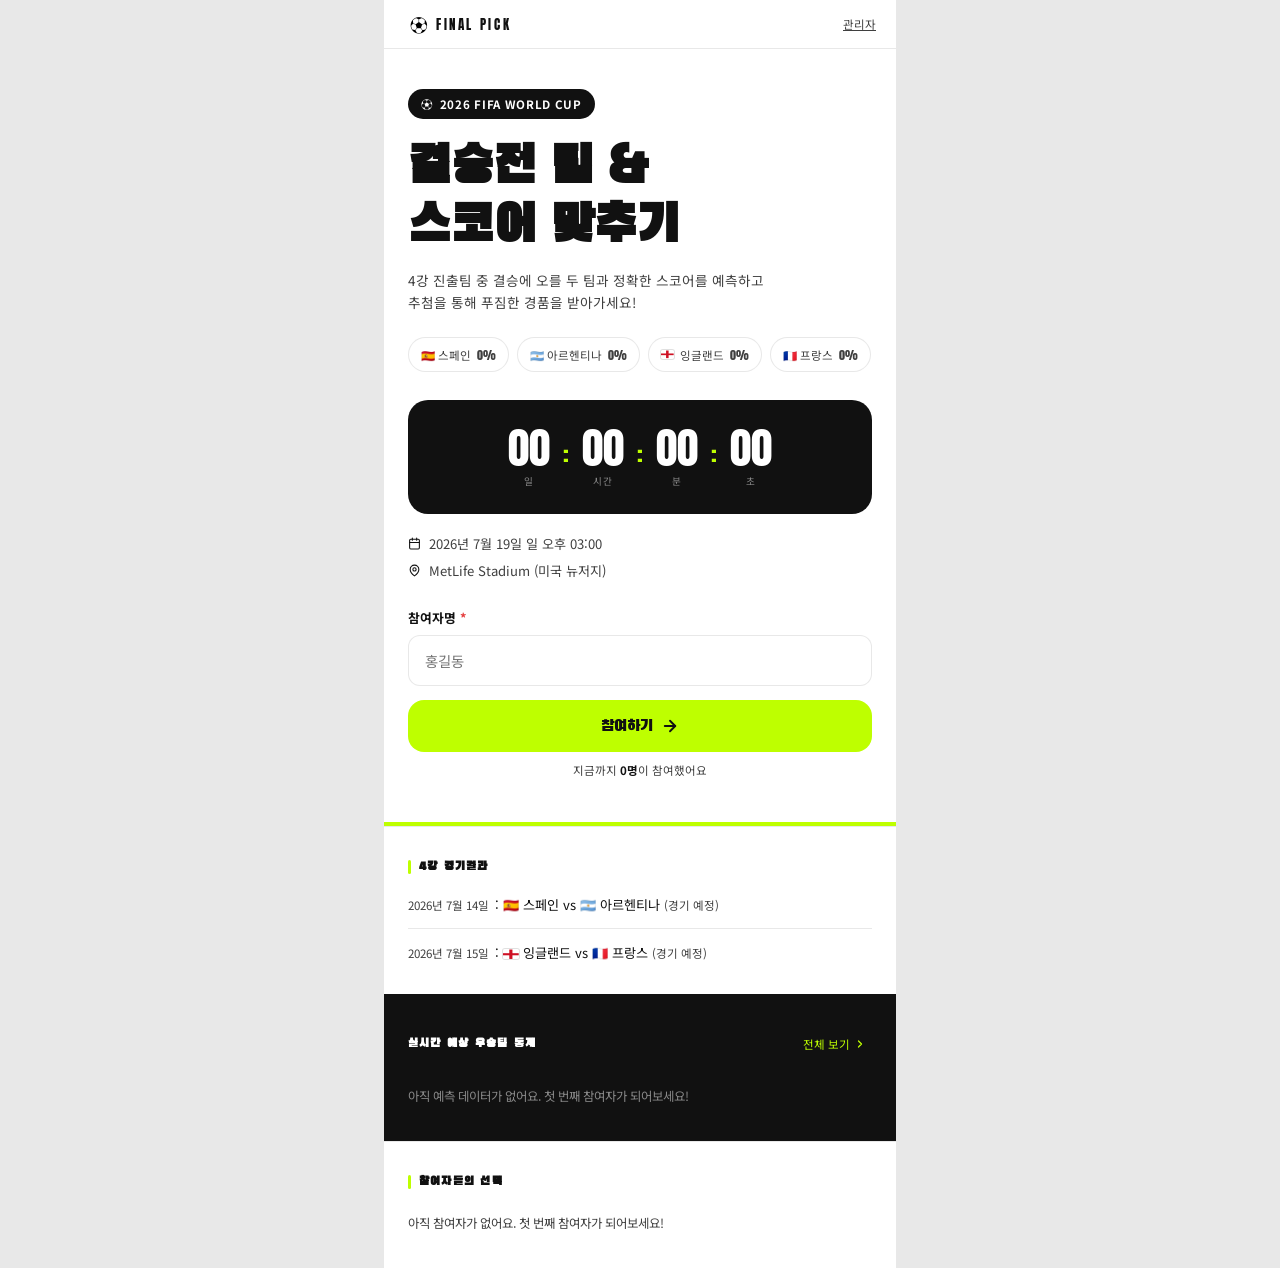
==== commit 99d1c649: "메인 화면에 4강 경기결과 섹션 추가 "실시간 예상 우승팀 통계" 위에 4강 두 경기의 실제 결과(날짜, 팀, 스코어)를 보여주는 섹션을 추가했다. 승리팀에는 트로피 아이콘을 표시" ====
--- a/index.html
+++ b/index.html
@@ -81,6 +81,11 @@
 
     <div class="divider-strip"></div>
 
+    <div class="section-white">
+      <h2 class="section-title-tick"><span class="tick-bar"></span>4강 경기결과</h2>
+      <div id="semifinalResultsList" class="results-list"></div>
+    </div>
+
     <div class="section-black">
       <div class="section-black-head">
         <h2 class="section-black-title">실시간 예상 우승팀 통계</h2>
@@ -102,7 +107,6 @@
   <section class="screen" id="screen-predict" data-screen="predict" hidden>
     <div class="screen-body">
       <div class="screen-head">
-        <span class="screen-badge">01</span>
         <h2 class="screen-title2">결승전 예측하기</h2>
       </div>
       <p class="screen-sub2">4강 진출팀 중 결승에 오를 두 팀과 예상 스코어를 선택해주세요.</p>
--- a/css/style.css
+++ b/css/style.css
@@ -3,7 +3,7 @@
   --bg: #ffffff;
   --card: #f4f4f4;
   --card2: #ebebeb;
-  --dim: #999999;
+  --dim: #3f3f3f;
   --line: rgba(0, 0, 0, 0.09);
   --lime: #beff00;
   --danger: #e53e3e;
@@ -354,25 +354,27 @@
 .picks-name { font-weight: 700; }
 .picks-score { font-family: var(--font-disp); }
 
+.results-list { display: flex; flex-direction: column; gap: 14px; }
+.result-item {
+  font-family: var(--font-kr);
+  font-size: 0.82rem;
+  color: var(--ink);
+  padding-bottom: 14px;
+  border-bottom: 1px solid var(--line);
+}
+.result-item:last-child { border-bottom: none; padding-bottom: 0; }
+.result-date { color: var(--dim); font-size: 0.72rem; margin-right: 2px; }
+.result-score { font-family: var(--font-disp); font-weight: 700; }
+.result-team { }
+.result-team.win { font-weight: 700; }
+.win-icon { font-size: 0.85em; margin: 0 1px; }
+
 /* ---------- Screen headers ---------- */
 .screen-body { padding: 24px 20px 140px; }
 
 .screen-head { display: flex; align-items: center; gap: 10px; margin: 0 0 4px; }
-.screen-badge {
-  width: 28px;
-  height: 28px;
-  border-radius: 999px;
-  background: var(--ink);
-  color: #fff;
-  font-family: var(--font-disp);
-  font-size: 0.7rem;
-  display: flex;
-  align-items: center;
-  justify-content: center;
-  flex-shrink: 0;
-}
 .screen-title2 { font-family: var(--font-bold-kr); font-size: 1.1rem; color: var(--ink); margin: 0; }
-.screen-sub2 { font-size: 0.74rem; color: var(--dim); font-family: var(--font-kr); padding-left: 38px; margin: 0 0 24px; }
+.screen-sub2 { font-size: 0.74rem; color: var(--dim); font-family: var(--font-kr); margin: 0 0 24px; }
 
 .sub-label { font-size: 0.7rem; color: var(--dim); font-family: var(--font-kr); margin-bottom: 8px; letter-spacing: 0.03em; }
 .pick-count { font-weight: 600; color: var(--dim); }
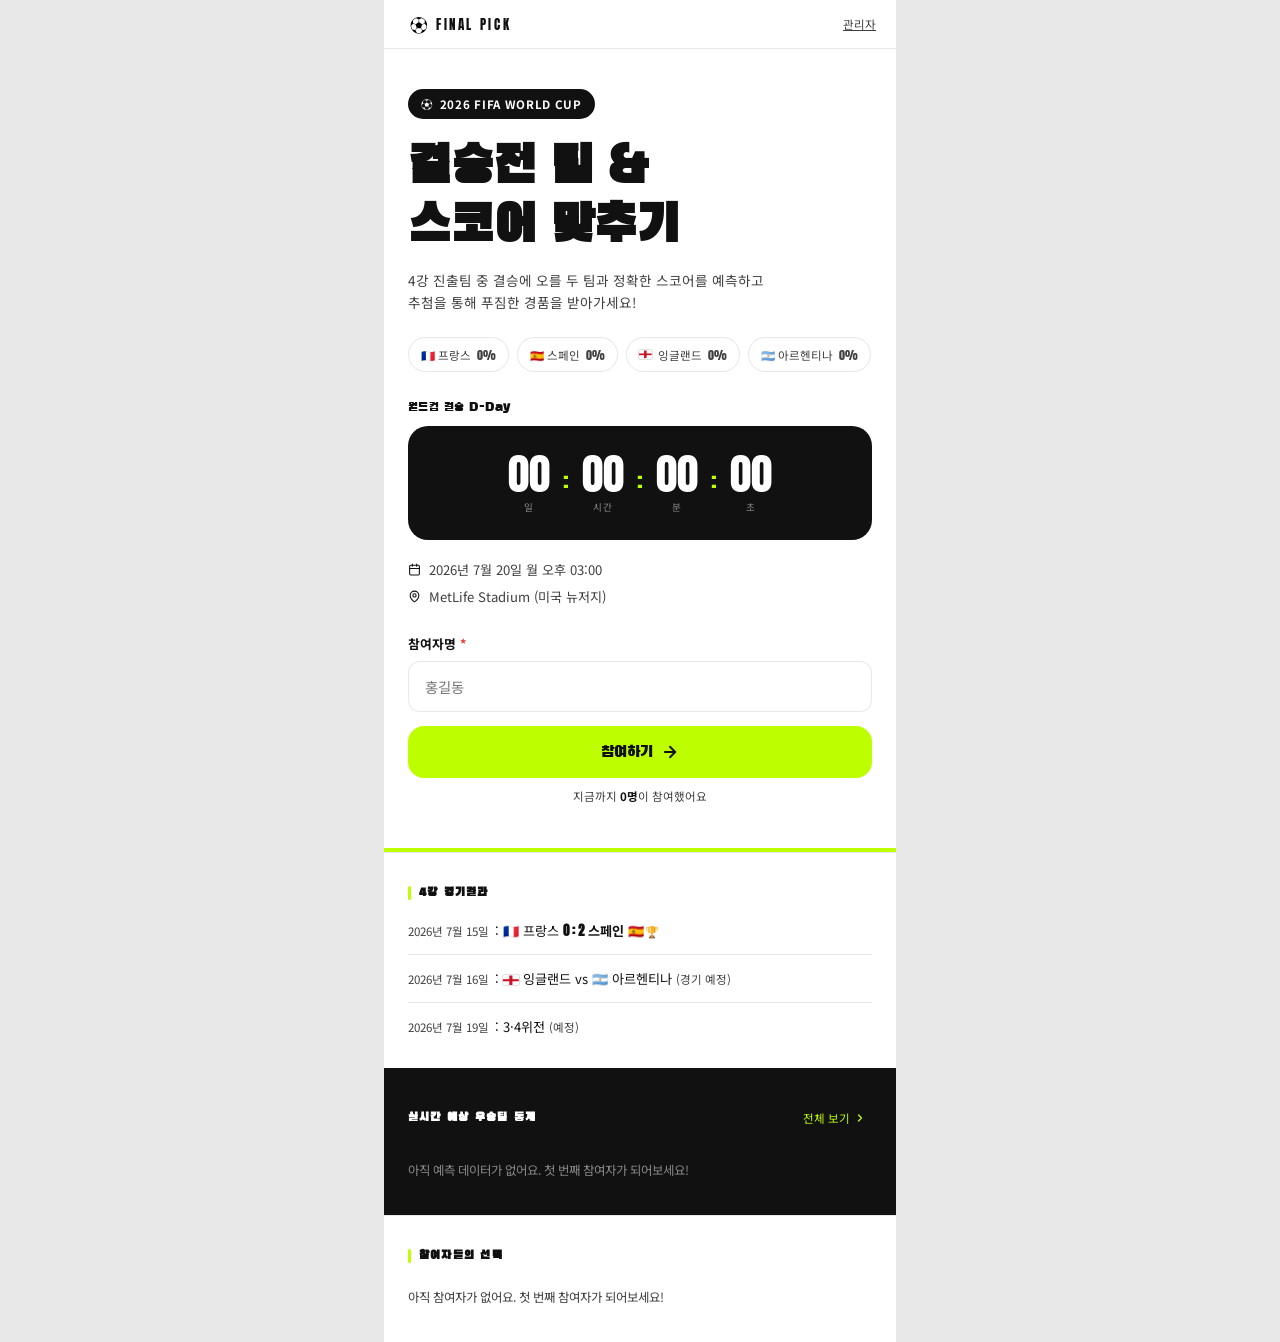
==== commit 77c090ce: "메인 화면 카운트다운에 "월드컵 결승 D-Day" 라벨 추가 Co-Authored-By: Claude Sonnet 5 <noreply@anthropic.com> Claude-Ses" ====
--- a/index.html
+++ b/index.html
@@ -45,6 +45,7 @@
 
       <div class="hero-chips" id="heroChips"></div>
 
+      <p class="countdown-label">월드컵 결승 D-Day</p>
       <div class="countdown" id="countdown" aria-live="polite">
         <div class="countdown-item"><span class="cd-num" id="cdDays">00</span><span class="cd-label">일</span></div>
         <span class="cd-colon">:</span>
--- a/css/style.css
+++ b/css/style.css
@@ -178,6 +178,14 @@
 .hero-chip .flag-svg, .hero-chip-flag { width: 1.1em; height: 0.75em; flex-shrink: 0; }
 
 /* ---------- Countdown ---------- */
+.countdown-label {
+  font-family: var(--font-bold-kr);
+  font-size: 0.78rem;
+  color: var(--ink);
+  letter-spacing: 0.04em;
+  margin: 0 0 10px;
+}
+
 .countdown {
   display: flex;
   align-items: flex-end;
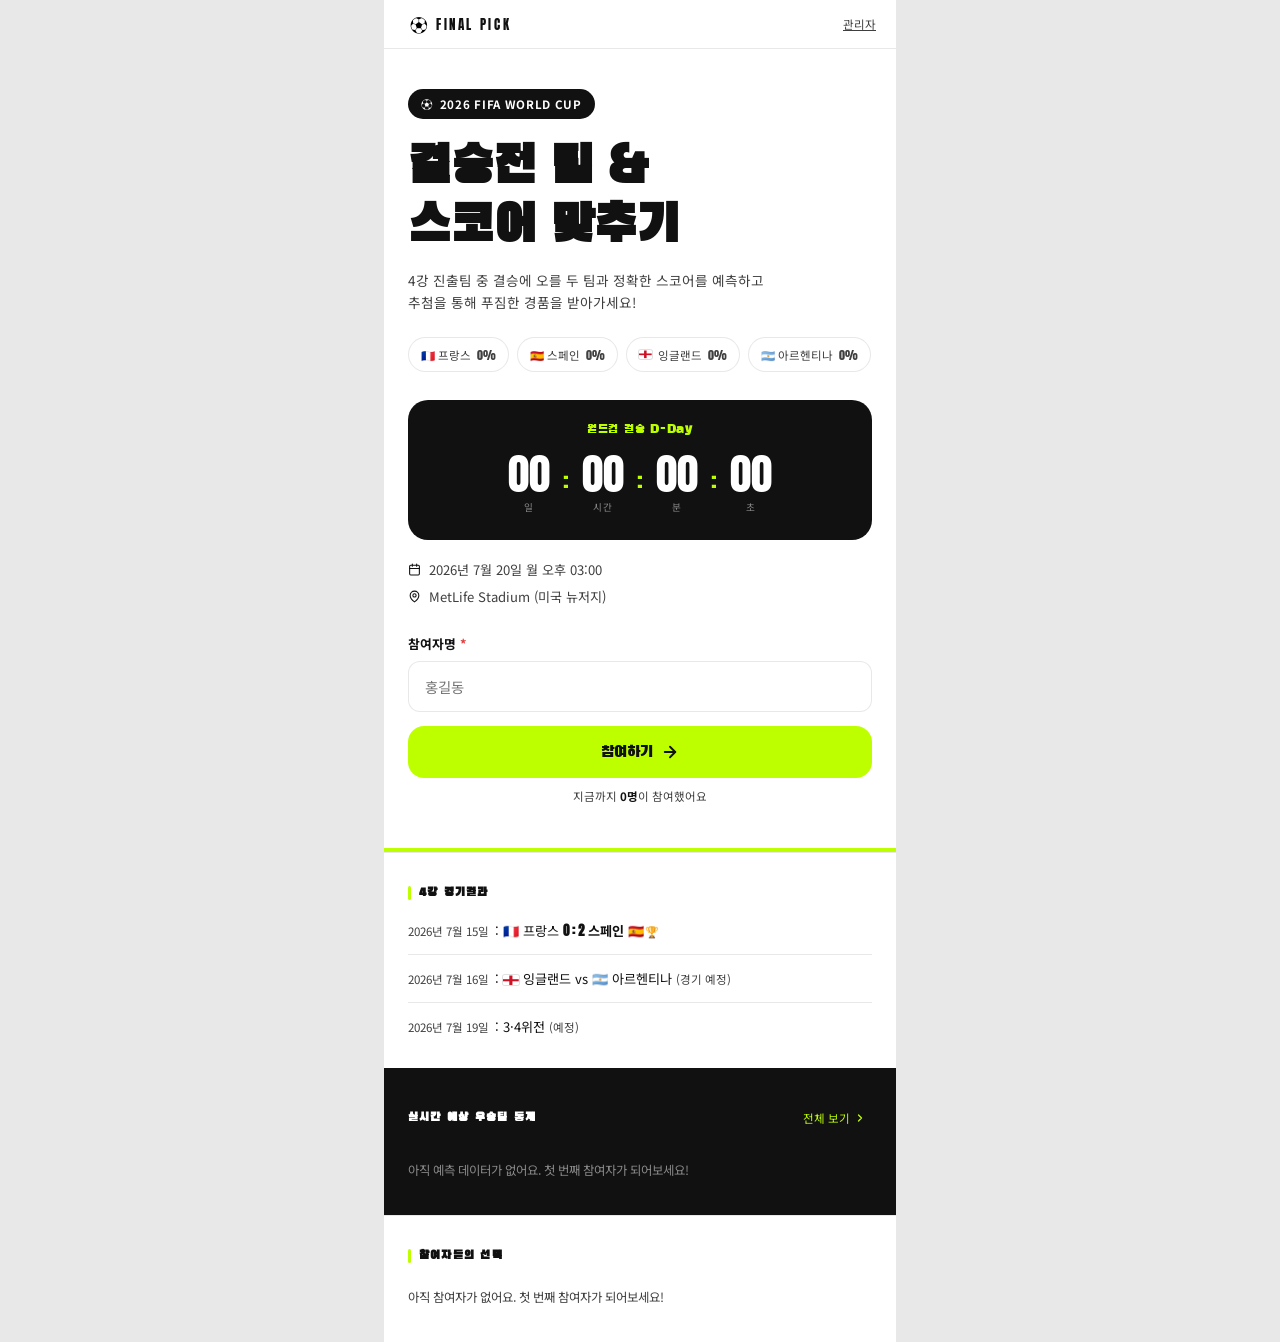
==== commit a33f0ddd: "D-Day 라벨 위치 조정 및 확정된 4강 팀 버튼 비활성화 - 월드컵 결승 D-Day 라벨을 카운트다운 박스 내부 상단 중앙으로 이동 - 4강 경기 결과가 입력된 매치는 예측화면" ====
--- a/index.html
+++ b/index.html
@@ -26,13 +26,6 @@
   </div>
 </header>
 
-<div class="progress-wrap" id="progressWrap" hidden>
-  <ol class="progress" id="progress">
-    <li data-step="predict">예측</li>
-    <li data-step="complete">완료</li>
-  </ol>
-</div>
-
 <main id="app">
 
   <!-- ================= 메인 화면 ================= -->
@@ -45,15 +38,17 @@
 
       <div class="hero-chips" id="heroChips"></div>
 
-      <p class="countdown-label">월드컵 결승 D-Day</p>
       <div class="countdown" id="countdown" aria-live="polite">
-        <div class="countdown-item"><span class="cd-num" id="cdDays">00</span><span class="cd-label">일</span></div>
-        <span class="cd-colon">:</span>
-        <div class="countdown-item"><span class="cd-num" id="cdHours">00</span><span class="cd-label">시간</span></div>
-        <span class="cd-colon">:</span>
-        <div class="countdown-item"><span class="cd-num" id="cdMinutes">00</span><span class="cd-label">분</span></div>
-        <span class="cd-colon">:</span>
-        <div class="countdown-item"><span class="cd-num" id="cdSeconds">00</span><span class="cd-label">초</span></div>
+        <p class="countdown-label">월드컵 결승 D-Day</p>
+        <div class="countdown-row">
+          <div class="countdown-item"><span class="cd-num" id="cdDays">00</span><span class="cd-label">일</span></div>
+          <span class="cd-colon">:</span>
+          <div class="countdown-item"><span class="cd-num" id="cdHours">00</span><span class="cd-label">시간</span></div>
+          <span class="cd-colon">:</span>
+          <div class="countdown-item"><span class="cd-num" id="cdMinutes">00</span><span class="cd-label">분</span></div>
+          <span class="cd-colon">:</span>
+          <div class="countdown-item"><span class="cd-num" id="cdSeconds">00</span><span class="cd-label">초</span></div>
+        </div>
       </div>
 
       <div class="match-meta-list">
@@ -138,6 +133,12 @@
           </div>
         </div>
 
+        <a class="naver-banner" href="https://m.sports.naver.com/fifaworldcup2026/record?seasonCode=3F9X&amp;tab=teamRecord" target="_blank" rel="noopener noreferrer">
+          <span class="naver-banner-icon">📊</span>
+          <span class="naver-banner-text"><strong>네이버 스포츠</strong>에서 팀 기록 확인하기</span>
+          <span class="naver-banner-arrow">→</span>
+        </a>
+
         <div id="penaltyField" hidden>
           <div class="sub-label">스코어가 같아요! 승부차기 승리팀을 선택해주세요</div>
           <div class="penalty-pick" id="penaltyPick">
--- a/css/style.css
+++ b/css/style.css
@@ -92,33 +92,6 @@
   font-family: var(--font-kr);
 }
 
-/* ---------- Progress / StepBar ---------- */
-.progress-wrap { background: var(--bg); border-bottom: 1px solid var(--line); }
-
-.progress {
-  max-width: var(--max-w);
-  margin: 0 auto;
-  display: flex;
-  list-style: none;
-  padding: 0;
-}
-
-.progress li {
-  flex: 1;
-  display: flex;
-  align-items: center;
-  justify-content: center;
-  gap: 5px;
-  padding: 12px 0;
-  font-size: 0.75rem;
-  color: var(--dim);
-  font-family: var(--font-kr);
-  border-bottom: 2.5px solid transparent;
-}
-.progress li.active { color: var(--ink); font-weight: 700; border-bottom-color: var(--lime); }
-.progress li.done { color: #aaaaaa; }
-.progress li.done::before { content: "\2713"; color: var(--lime); font-weight: 700; }
-
 main#app { max-width: var(--max-w); margin: 0 auto; background: var(--bg); }
 
 .screen { animation: fadeIn 0.2s ease; }
@@ -178,23 +151,31 @@
 .hero-chip .flag-svg, .hero-chip-flag { width: 1.1em; height: 0.75em; flex-shrink: 0; }
 
 /* ---------- Countdown ---------- */
+.countdown {
+  display: flex;
+  flex-direction: column;
+  align-items: center;
+  gap: 14px;
+  padding: 22px 12px 26px;
+  border-radius: 20px;
+  background: var(--ink);
+  margin-bottom: 20px;
+}
+
 .countdown-label {
   font-family: var(--font-bold-kr);
   font-size: 0.78rem;
-  color: var(--ink);
-  letter-spacing: 0.04em;
-  margin: 0 0 10px;
-}
-
-.countdown {
+  color: var(--lime);
+  letter-spacing: 0.06em;
+  text-align: center;
+  margin: 0;
+}
+
+.countdown-row {
   display: flex;
   align-items: flex-end;
   justify-content: center;
   gap: 10px;
-  padding: 26px 12px;
-  border-radius: 20px;
-  background: var(--ink);
-  margin-bottom: 20px;
 }
 
 .countdown-item { display: flex; flex-direction: column; align-items: center; gap: 5px; }
@@ -417,6 +398,10 @@
 .team-card.selected { background: var(--lime); border-color: var(--lime); }
 .team-card.selected .team-name { color: var(--ink); font-weight: 700; }
 .team-card.selected .team-pct { color: rgba(0, 0, 0, 0.5); }
+
+.team-card:disabled { cursor: default; }
+.team-card.out { opacity: 0.4; }
+.team-card.out .team-pct { color: var(--danger); }
 
 .team-card .pick-badge {
   position: absolute;
@@ -453,6 +438,25 @@
 .score-team-label .flag-svg { width: 16px; height: 11px; }
 .score-colon { font-family: var(--font-bold-kr); font-size: 1.3rem; color: var(--dim); }
 
+.naver-banner {
+  display: flex;
+  align-items: center;
+  gap: 12px;
+  padding: 14px 16px;
+  border-radius: var(--radius-md);
+  background: var(--card);
+  border: 1px solid var(--line);
+  text-decoration: none;
+  color: var(--ink);
+  margin-bottom: 20px;
+  transition: background 0.15s ease;
+}
+.naver-banner:hover { background: var(--card2); }
+.naver-banner-icon { font-size: 1.3rem; flex-shrink: 0; }
+.naver-banner-text { flex: 1; font-size: 0.82rem; font-family: var(--font-kr); }
+.naver-banner-text strong { color: #03c75a; }
+.naver-banner-arrow { font-family: var(--font-disp); color: var(--dim); flex-shrink: 0; }
+
 .stepper { display: flex; align-items: center; gap: 14px; }
 .stepper-btn {
   width: 36px;
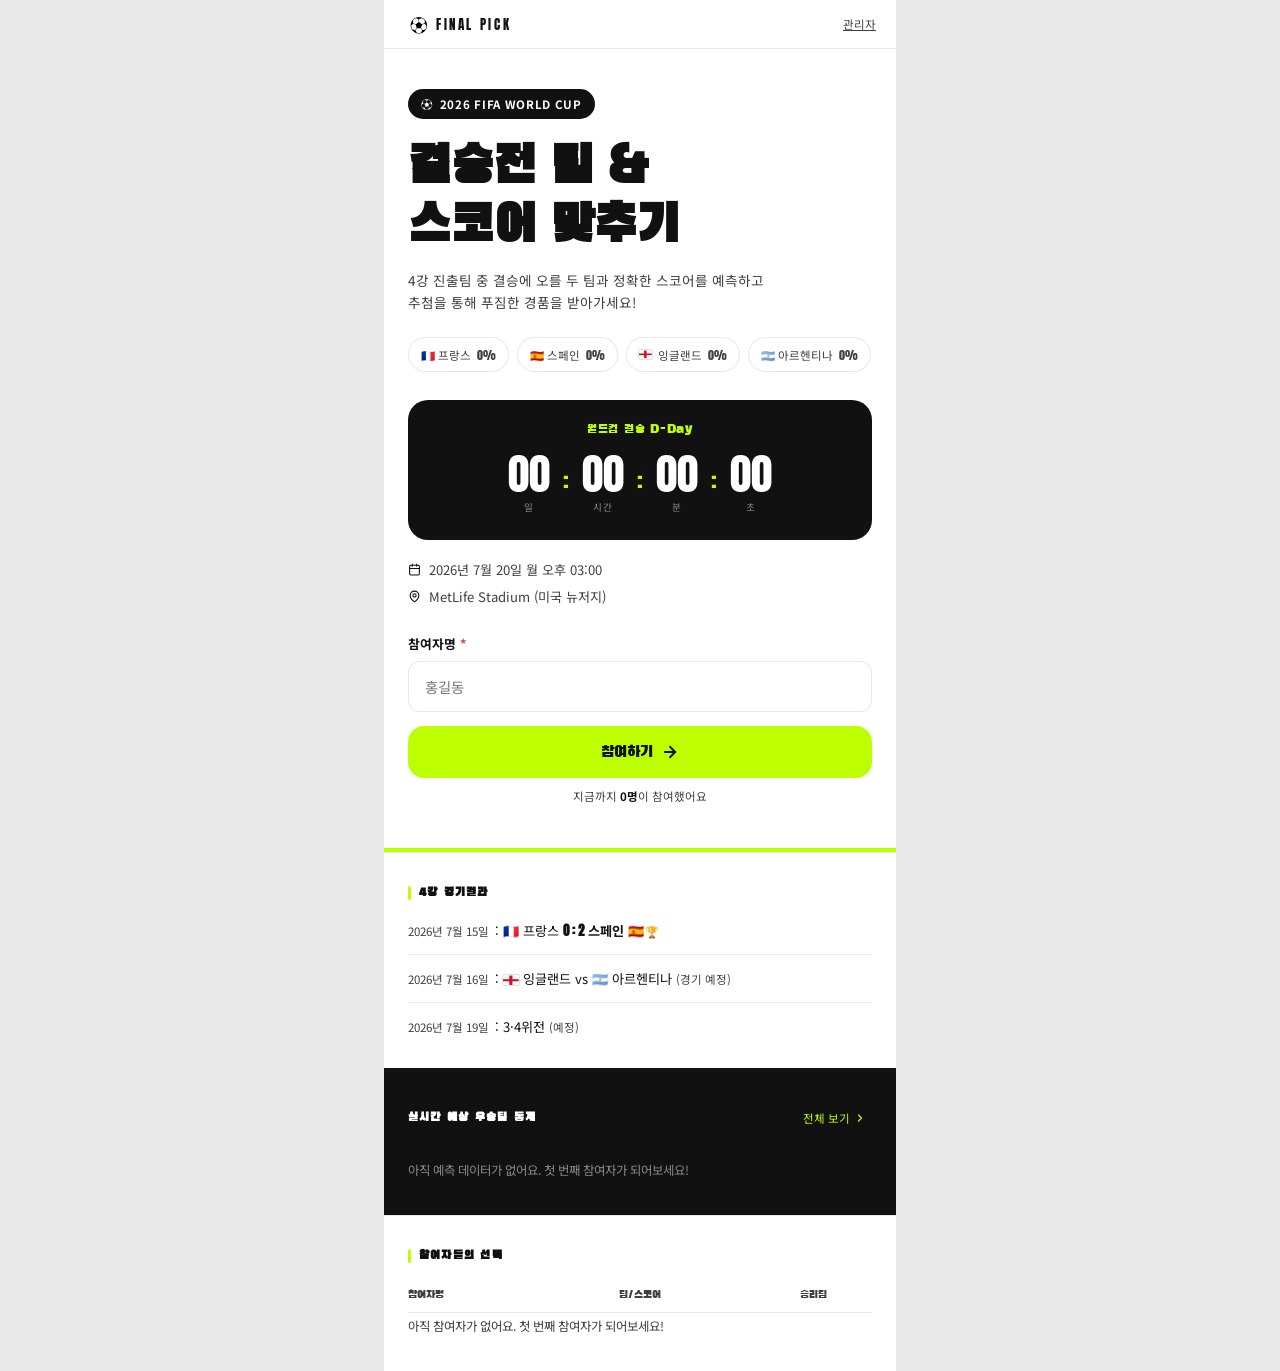
==== commit 19ed45d1: "참여자들의 선택 섹션에 승리팀 컬럼 추가 참여자명(좌측정렬) / 팀·스코어(센터정렬) / 승리팀(센터정렬) 3단 표 형태로 개편  Co-Authored-By: Claude Sonn" ====
--- a/index.html
+++ b/index.html
@@ -95,6 +95,11 @@
 
     <div class="section-white">
       <h2 class="section-title-tick"><span class="tick-bar"></span>참여자들의 선택</h2>
+      <div class="picks-head">
+        <span class="picks-col-name">참여자명</span>
+        <span class="picks-col-match">팀/스코어</span>
+        <span class="picks-col-winner">승리팀</span>
+      </div>
       <div id="picksList" class="picks-list"></div>
     </div>
   </section>
--- a/css/style.css
+++ b/css/style.css
@@ -330,18 +330,56 @@
 }
 .tick-bar { display: inline-block; width: 3px; height: 14px; background: var(--lime); border-radius: 2px; }
 
-.picks-list { display: flex; flex-direction: column; gap: 12px; max-height: 360px; overflow-y: auto; }
+.picks-head {
+  display: grid;
+  grid-template-columns: 1fr 1.8fr 1fr;
+  gap: 8px;
+  padding: 4px 0 10px;
+  border-bottom: 1px solid var(--line);
+  font-family: var(--font-bold-kr);
+  font-size: 0.7rem;
+  color: var(--dim);
+}
+.picks-col-match, .picks-col-winner { text-align: center; }
+
+.picks-list { display: flex; flex-direction: column; max-height: 360px; overflow-y: auto; }
 .picks-item {
+  display: grid;
+  grid-template-columns: 1fr 1.8fr 1fr;
+  gap: 8px;
+  align-items: center;
   font-family: var(--font-kr);
   font-size: 0.82rem;
   color: var(--ink);
-  line-height: 1.6;
-  padding-bottom: 12px;
+  line-height: 1.5;
+  padding: 12px 0;
   border-bottom: 1px solid var(--line);
 }
 .picks-item:last-child { border-bottom: none; padding-bottom: 0; }
-.picks-name { font-weight: 700; }
+.picks-name { font-weight: 700; text-align: left; }
+.picks-match {
+  display: flex;
+  flex-direction: column;
+  align-items: center;
+  gap: 2px;
+  text-align: center;
+  font-size: 0.76rem;
+}
+.picks-match-row { white-space: nowrap; }
 .picks-score { font-family: var(--font-disp); }
+.picks-winner { text-align: center; }
+.picks-winner-pill {
+  display: inline-flex;
+  align-items: center;
+  gap: 4px;
+  background: var(--lime);
+  color: var(--ink);
+  font-weight: 700;
+  font-size: 0.76rem;
+  padding: 4px 10px;
+  border-radius: 999px;
+  white-space: nowrap;
+}
 
 .results-list { display: flex; flex-direction: column; gap: 14px; }
 .result-item {
@@ -470,7 +508,6 @@
   cursor: pointer;
   color: var(--ink);
 }
-.stepper-btn.plus { background: var(--lime); border: none; }
 .stepper-input {
   width: 40px;
   font-family: var(--font-disp);
